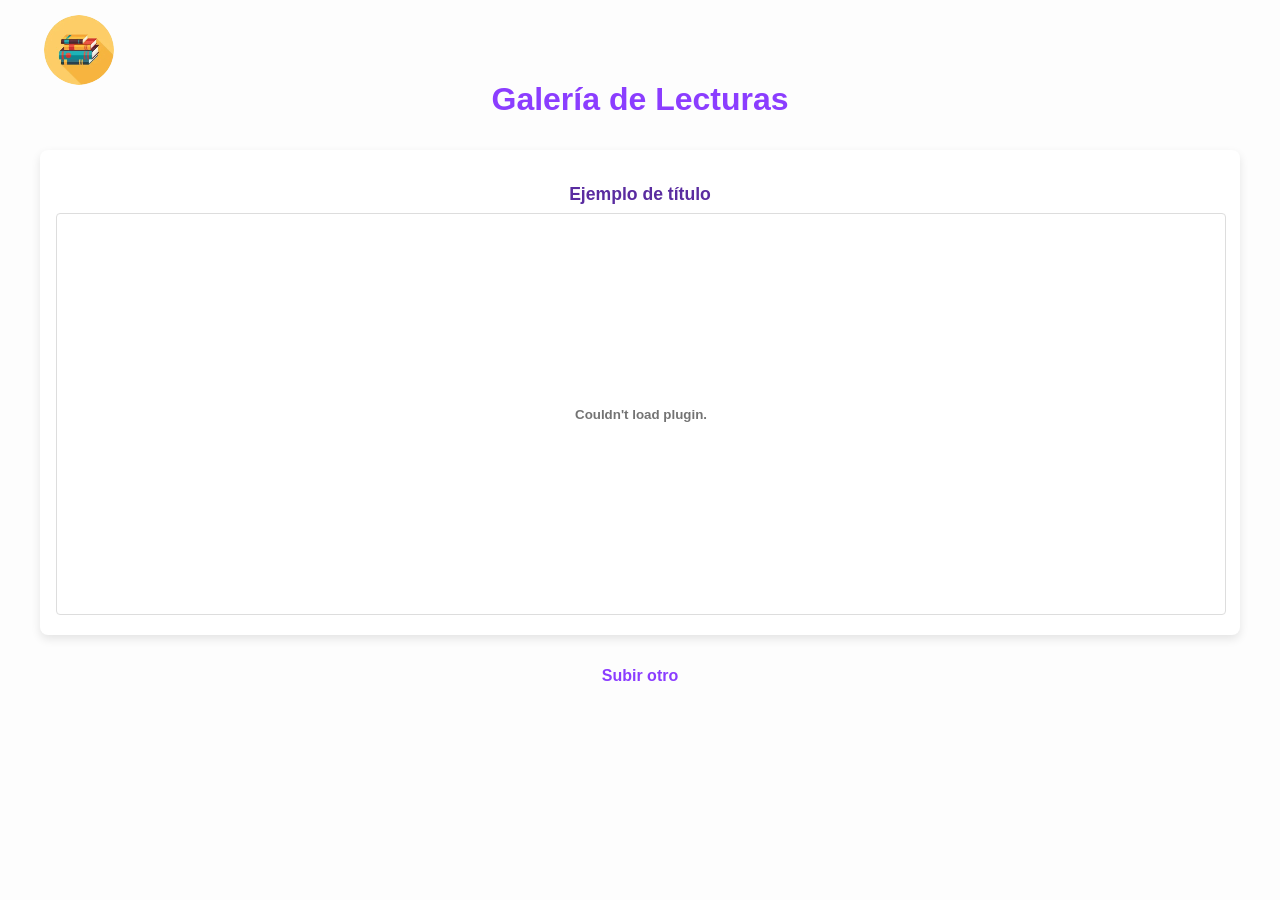
==== galeria.html @ 4d4585b1 "Add files via upload" ====
<!DOCTYPE html>
<html lang="es">
    <head>
    <meta charset="UTF-8" />
    <title>Galería de Libros y Cómics</title>
    <link rel="stylesheet" href="estilo2.css" />
    </head>
    <body>
        <header>
        <div class="logo">
                <img src="OIP__5_-removebg-preview.png">
            </div>
        </header>
        <h1>Galería de Lecturas</h1>
        <div class="galeria">
            <div class="libro">
            <h3>Ejemplo de título</h3>
            <embed src="uploads/ejemplo.pdf" width="100%" height="400px" type="application/pdf" />
            </div>
        </div>

        <a href="ComparteTuLibro.html">Subir otro</a>
            <script>
            fetch('uploads/registros.json')
                .then(response => response.json())
                .then(data => {
                const galeria = document.querySelector('.galeria');
                galeria.innerHTML = ''; // Limpia el contenido actual
                if (data.length === 0) {
                    galeria.innerHTML = '<p>No hay libros ni cómics subidos todavía.</p>';
                    return;
                }
                data.reverse().forEach(item => {
                    const card = document.createElement('div');
                    card.className = 'libro';
                    card.innerHTML = `
                    <h3>${item.titulo}</h3>
                    <embed src="uploads/${item.archivo}" type="application/pdf" width="100%" height="400px" />
                    `;
                    galeria.appendChild(card);
                });
                })
                .catch(error => {
                console.error('Error al cargar registros.json:', error);
                });
            </script>
        <script src="jfkkog.js"></script>
    </body>
</html>
---- estilo2.css ----
body {
  background-color: #fdfdfd;
  font-family: 'Segoe UI', sans-serif;
  padding: 2rem;
  color: #333;
}

.logo{
  display: flex;
  align-items: center;
  text-align: left;
  height: 20px;
}

.logo img{
  border-radius: 50%;
  padding: 4px;
  width: 70px;
  height: auto;
  transition: transform 0.7s ease;
}

.logo img:hover{
  transform: scale(1.05);
}

h1 {
  text-align: center;
  color: #8b3dff;
  margin-bottom: 2rem;
}

.galeria {
  display: grid;
  grid-template-columns: repeat(auto-fit, minmax(300px, 1fr));
  gap: 2rem;
}

.libro {
  background: #ffffff;
  border-radius: 8px;
  box-shadow: 0 4px 10px rgba(0,0,0,0.1);
  padding: 1rem;
  transition: transform 0.2s ease, box-shadow 0.2s ease;
}

.libro:hover {
  transform: translateY(-5px);
  box-shadow: 0 8px 20px rgba(0,0,0,0.15);
}

.libro h3 {
  font-size: 1.1rem;
  margin-bottom: 0.5rem;
  color: #5a2ca0;
  text-align: center;
}

embed {
  width: 100%;
  height: 400px;
  border: 1px solid #ddd;
  border-radius: 4px;
}

a {
  display: block;
  text-align: center;
  margin-top: 2rem;
  color: #8b3dff;
  text-decoration: none;
  font-weight: bold;
}

a:hover {
  text-decoration: underline;
}
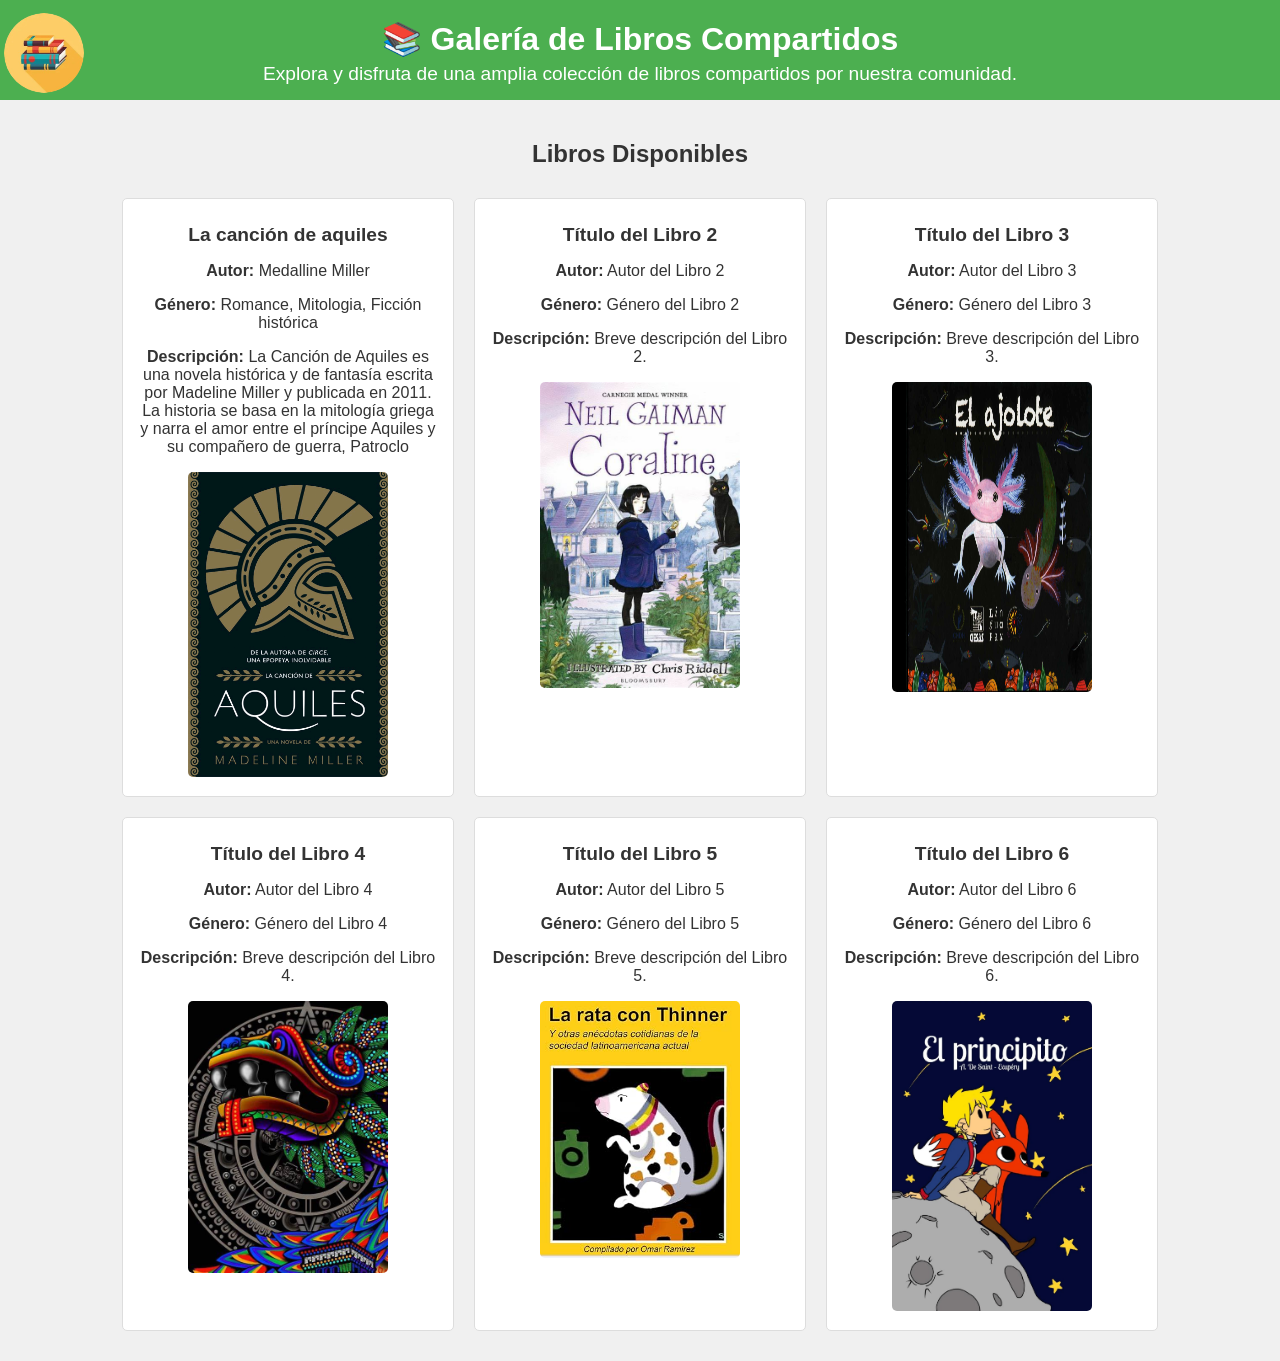
==== commit 7abd5770: "Add files via upload" ====
--- a/galeria.html
+++ b/galeria.html
@@ -1,49 +1,78 @@
 <!DOCTYPE html>
-<html lang="es">
+<html lang="en">
     <head>
-    <meta charset="UTF-8" />
-    <title>Galería de Libros y Cómics</title>
-    <link rel="stylesheet" href="estilo2.css" />
+        <meta charset="UTF-8">
+        <meta name="viewport" content="width=device-width, initial-scale=1.0">
+        <title>Sube tu libro</title>
+        <link rel="stylesheet" href="style2.css">
     </head>
     <body>
-        <header>
-        <div class="logo">
-                <img src="OIP__5_-removebg-preview.png">
+        <header class="encabezado">
+            <div class="logo">
+                <a href="subir.html">
+                    <img src="OIP__5_-removebg-preview.png">
+                </a>
             </div>
+            <h1>📚 Galería de Libros Compartidos</h1>
+            <p>Explora y disfruta de una amplia colección de libros compartidos por nuestra comunidad.</p>
         </header>
-        <h1>Galería de Lecturas</h1>
-        <div class="galeria">
+
+        <main class="galeria">
+            <h2>Libros Disponibles</h2>
             <div class="libro">
-            <h3>Ejemplo de título</h3>
-            <embed src="uploads/ejemplo.pdf" width="100%" height="400px" type="application/pdf" />
+                <h3>La canción de aquiles</h3>
+                <p><strong>Autor:</strong> Medalline Miller</p>
+                <p><strong>Género:</strong> Romance, Mitologia, Ficción histórica</p>
+                <p><strong>Descripción:</strong> La Canción de Aquiles es una novela histórica y de fantasía escrita por Madeline Miller y publicada en 2011. La historia se basa en la mitología griega y narra el amor entre el príncipe Aquiles y su compañero de guerra, Patroclo</p>
+                <a href="cancion de aquiles.pdf" target="_blank">
+                    <img src="978607550805.gif" alt="">
+                </a>
             </div>
-        </div>
-
-        <a href="ComparteTuLibro.html">Subir otro</a>
-            <script>
-            fetch('uploads/registros.json')
-                .then(response => response.json())
-                .then(data => {
-                const galeria = document.querySelector('.galeria');
-                galeria.innerHTML = ''; // Limpia el contenido actual
-                if (data.length === 0) {
-                    galeria.innerHTML = '<p>No hay libros ni cómics subidos todavía.</p>';
-                    return;
-                }
-                data.reverse().forEach(item => {
-                    const card = document.createElement('div');
-                    card.className = 'libro';
-                    card.innerHTML = `
-                    <h3>${item.titulo}</h3>
-                    <embed src="uploads/${item.archivo}" type="application/pdf" width="100%" height="400px" />
-                    `;
-                    galeria.appendChild(card);
-                });
-                })
-                .catch(error => {
-                console.error('Error al cargar registros.json:', error);
-                });
-            </script>
-        <script src="jfkkog.js"></script>
+            <div class="libro">
+                <h3>Título del Libro 2</h3>
+                <p><strong>Autor:</strong> Autor del Libro 2</p>
+                <p><strong>Género:</strong> Género del Libro 2</p>
+                <p><strong>Descripción:</strong> Breve descripción del Libro 2.</p>
+                <a href="coraline.pdf" target="_blank">
+                    <img src="OIP (1).jpeg" alt="">
+                </a>
+            </div>
+            <div class="libro2">
+                <h3>Título del Libro 3</h3>
+                <p><strong>Autor:</strong> Autor del Libro 3</p>
+                <p><strong>Género:</strong> Género del Libro 3</p>
+                <p><strong>Descripción:</strong> Breve descripción del Libro 3.</p>
+                <a href="4 El Ajolote (Presentación) autor Itzel Vargas García.pdf" target="_blank">
+                    <img src="mini_magick20190121-4236-18z1aax.png" alt="">
+                </a>
+            </div>
+            <div class="libro">
+                <h3>Título del Libro 4</h3>
+                <p><strong>Autor:</strong> Autor del Libro 4</p>
+                <p><strong>Género:</strong> Género del Libro 4</p>
+                <p><strong>Descripción:</strong> Breve descripción del Libro 4.</p>
+                <a href="2 La Leyenda de Quetzalcóatl autor Enrique Florescano.pdf" target="_blank">
+                    <img src="OIP (2).jpeg" alt="">
+                </a>
+            </div>
+            <div class="libro">
+                <h3>Título del Libro 5</h3>
+                <p><strong>Autor:</strong> Autor del Libro 5</p>
+                <p><strong>Género:</strong> Género del Libro 5</p>
+                <p><strong>Descripción:</strong> Breve descripción del Libro 5.</p>
+                <a href="rata_con_thinner.pdf" target="_blank">
+                    <img src="rata.jpg" alt="">
+                </a>
+            </div>
+            <div class="libro2">
+                <h3>Título del Libro 6</h3>
+                <p><strong>Autor:</strong> Autor del Libro 6</p>
+                <p><strong>Género:</strong> Género del Libro 6</p>
+                <p><strong>Descripción:</strong> Breve descripción del Libro 6.</p>
+                <a href="EL-PRINCIPITO.pdf" target="_blank">
+                    <img src="caca.jpg" alt="">
+                </a>
+            </div>
+        </main>
     </body>
-</html>
+</html>
--- a/style2.css
+++ b/style2.css
@@ -0,0 +1,99 @@
+body{
+    background-color: #f0f0f0;
+    font-family: Arial, sans-serif;
+    color: #333;
+    margin: 0;
+    padding: 0;
+}
+
+.encabezado{
+    background-color: #4CAF50;
+    color: white;
+    padding: 10px 0;
+    text-align: center;
+}
+
+.encabezado h1{
+    margin: 0;
+    font-size: 2em;
+}
+
+.encabezado p{
+    margin: 5px 0;
+    font-size: 1.2em;
+}
+
+.galeria{
+    display: flex;
+    flex-wrap: wrap;
+    justify-content: center;
+    padding: 20px;
+}
+
+.galeria h2{
+    width: 100%;
+    text-align: center;
+    margin-bottom: 20px;
+}
+
+.libro{
+    background-color: white;
+    border: 1px solid #ddd;
+    border-radius: 5px;
+    margin: 10px;
+    padding: 15px;
+    width: 300px;
+    text-align: center;
+}
+
+.libro h3{
+    font-size: 1.2em;
+    margin: 10px 0;
+}
+
+.libro img{
+    width: 200px;
+    height: auto;
+    border-radius: 5px;
+}
+
+.libro2{
+    background-color: white;
+    border: 1px solid #ddd;
+    border-radius: 5px;
+    margin: 10px;
+    padding: 15px;
+    width: 300px;
+    text-align: center;
+}
+
+.libro2 h3{
+    font-size: 1.2em;
+    margin: 10px 0;
+}
+
+.libro2 img{
+    width: 200px;
+    height: 310px;
+    border-radius: 5px;
+}
+
+.logo{
+    margin-bottom: -80px;
+    display: flex;
+    align-items: center;
+    text-align: left;
+    height: 90px;
+}
+
+.logo img{
+    border-radius: 50%;
+    padding: 4px;
+    width: 80px;
+    height: auto;
+    transition: transform 0.7s ease;
+}
+
+.logo img:hover{
+    transform: scale(1.05);
+}
